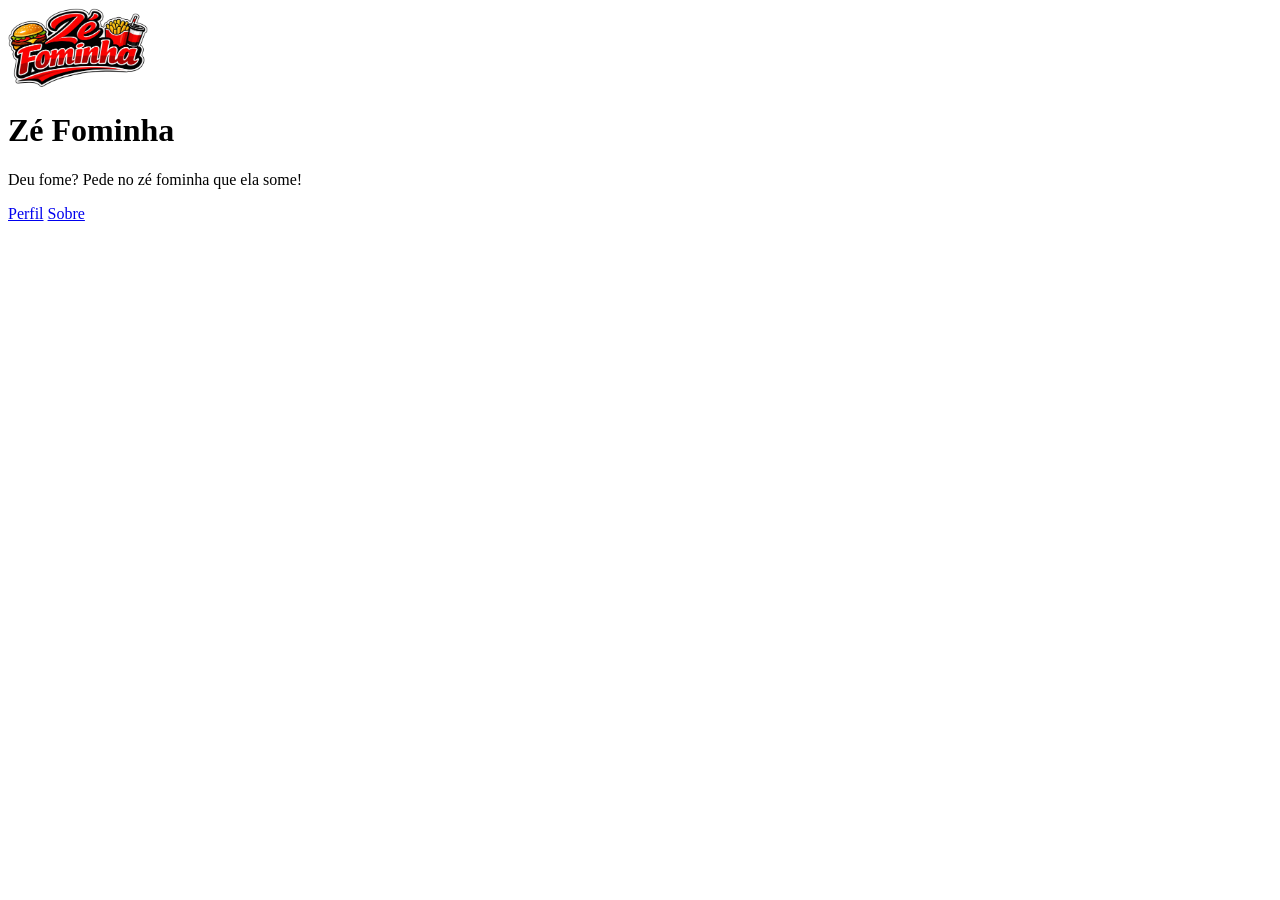
==== cardapio.html @ bf5e273b "Add files via upload" ====
<!DOCTYPE html>
<html lang="pt-BR">
<head>
    <meta charset="UTF-8">
    <meta name="viewport" content="width=device-width, initial-scale=1.0">
    <title>Cardápio</title>
    <link rel="stylesheet" href="style.css">
</head>
<body>
    <header class="header">

        <div class="header-container">

            <a href="index.html">

                <img src="./assets/zefominha.png" alt="Imagem do Zé Fominha" width="140px">

            </a>

            <h1>Zé Fominha</h1>
            <p>Deu fome? Pede no zé fominha que ela some!</p>

            <nav class="nav-base">

                <a href="./perfil.html">Perfil</a>
                <a href="./sobre.html">Sobre</a>

            </nav>

        </div>

    </header>
</body>
</html>
---- style.css ----
.nav-link.active {
    color: #ff0000;
    font-weight: bold;
    background-color: #b8b779;
}
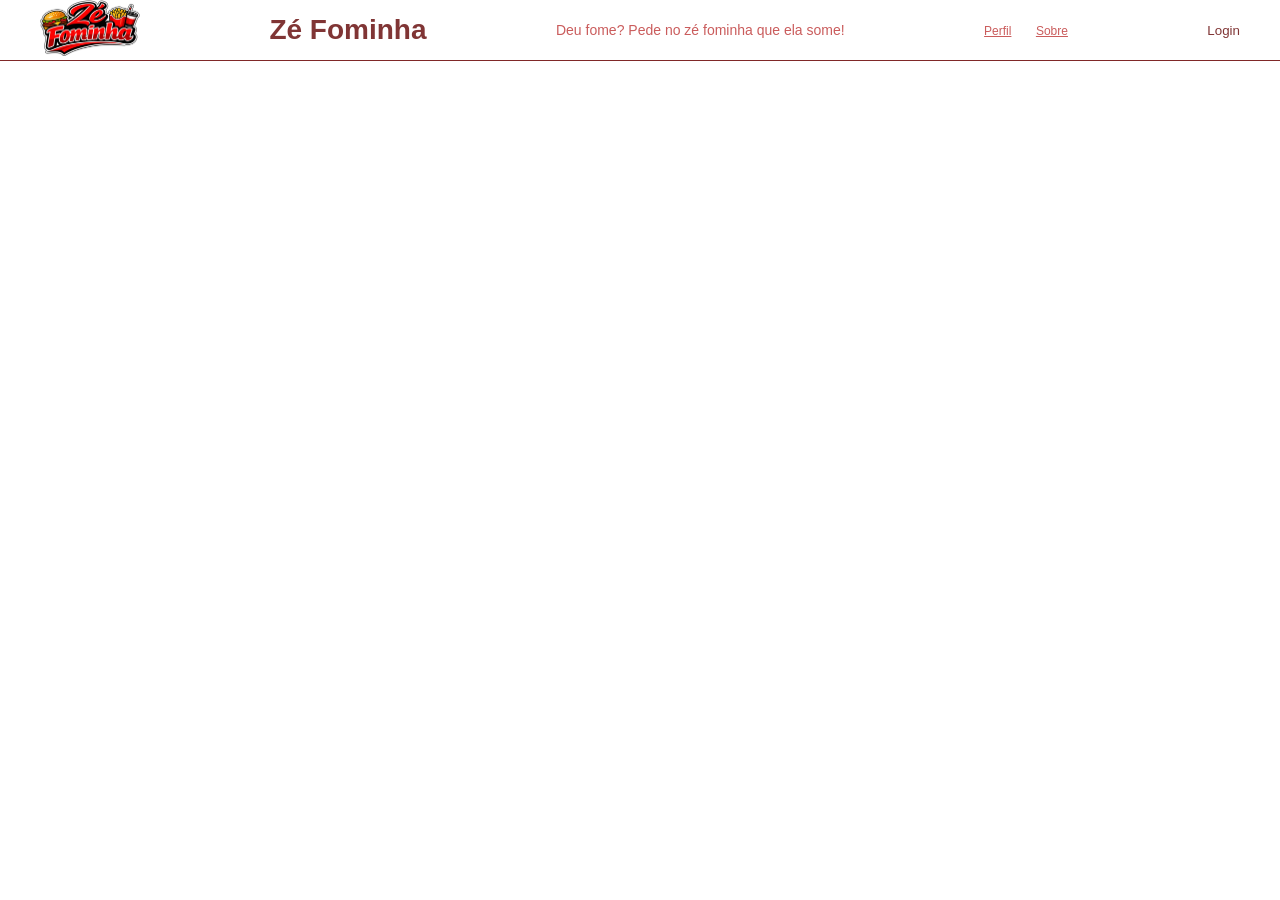
==== commit 827c2e1e: "Alterei o css do projeto" ====
--- a/cardapio.html
+++ b/cardapio.html
@@ -11,21 +11,24 @@
 
         <div class="header-container">
 
-            <a href="index.html">
+            <a href="index.html" class="logo">
 
                 <img src="./assets/zefominha.png" alt="Imagem do Zé Fominha" width="140px">
 
             </a>
 
-            <h1>Zé Fominha</h1>
-            <p>Deu fome? Pede no zé fominha que ela some!</p>
+            <h1 class="logo-title">Zé Fominha</h1>
+            <p class="logo-subtitle">Deu fome? Pede no zé fominha que ela some!</p>
 
             <nav class="nav-base">
-
-                <a href="./perfil.html">Perfil</a>
-                <a href="./sobre.html">Sobre</a>
+                
+                <a href="./perfil.html" class="nav-link">Perfil</a>
+                <a href="./sobre.html" class="nav-link">Sobre</a>
 
             </nav>
+            
+            <button onclick="window.location.href='login.html'" class="button">Login</button>
+
 
         </div>
 
--- a/style.css
+++ b/style.css
@@ -1,5 +1,81 @@
-.nav-link.active {
-    color: #ff0000;
-    font-weight: bold;
-    background-color: #b8b779;
+:root {
+    --color-primary: #e2dec5;
+    --color-primary-dark: #42413b;
+    --color-text: rgb(128, 53, 53);
+    --color-text-light: #ca5c5c;
+    --color-border: rgb(128, 40, 40);
+    --font-main: 'Inter', sans-serif;
+
+}
+
+* {
+    margin: 0%;
+    padding: 0%;
+    box-sizing: border-box;
+}
+
+body {
+    font-family: var(--font-main);
+}
+
+.header {
+    width: 100%;
+    background-color: var(--color-bg);
+    border-bottom: 1px solid var(--color-border); /* Borda inferior */
+    position: sticky; /* header "gruda" no topo ao rola a página */
+    top: 0;
+    z-index: 100; /*garante que fique acima dos outros elementos */
+    
+
+}
+
+.header-container {
+    max-width: 1200px; /* Largura máxima do conteúdo */
+    margin: 0 auto; /* Centraliza na página */
+    display: flex; /* Organiza os elementos lado a lado */
+    align-items: center; /*Centraliza verticalmente*/
+    justify-content: space-between; /* Logo, menu e botões ficam nas pontas */
+    gap: 20px; /*Espçamento entre as coisas */
+}
+
+/* LOGO */
+
+.logo img {
+    width: 100px;
+    object-fit: contain; /*Mantém a proporção da imagem */ 
+}
+
+.button {
+    display: flex;
+    flex-direction: column; /* Título em cima, subtítulo embaixo*/
+    color: var(--color-text);
+    background-color: var(--color-);
+    border: var(--color-border);
+}
+
+.logo-title {
+    font-size: 28px;
+    font-weight: 700; /*Negrito*/
+    color: var(--color-text);
+}
+
+.logo-subtitle {
+    font-size: 14px;
+    font-weight: 400;
+    color: var(--color-text-light);
+}
+
+.nav-link {
+    padding: 10px;
+    font-size: 12px;
+    font-weight: 400;
+    color: var(--color-text-light);
+
+}
+
+.input-field {
+    font-size: 12px;
+    font-family: var(--font-main);
+    border-radius: 3px;
+    border-color: var(--color-primary-dark);
 }
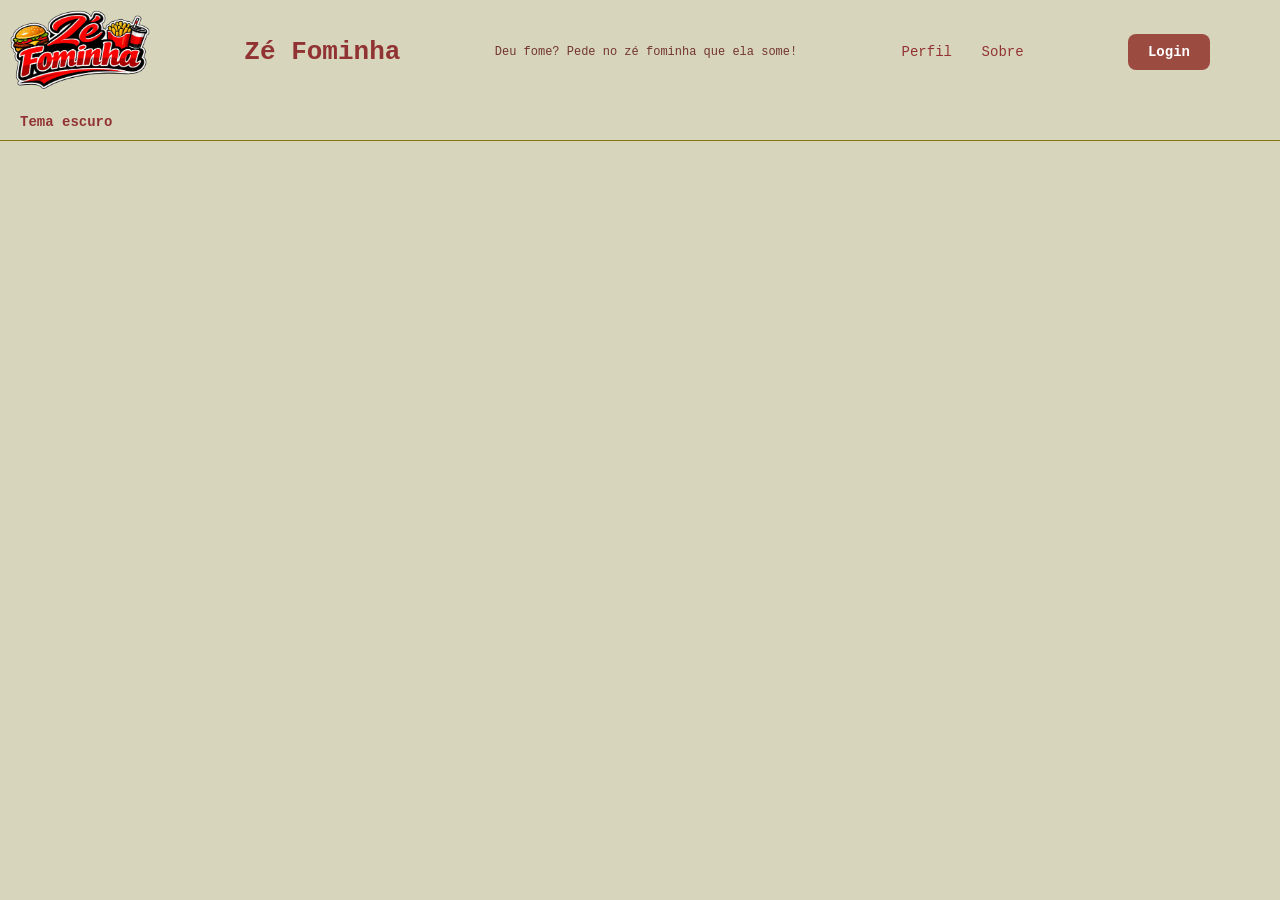
==== commit 505c8ed0: "Coloquei o JS e melhorei-o com CSS" ====
--- a/cardapio.html
+++ b/cardapio.html
@@ -29,9 +29,20 @@
             
             <button onclick="window.location.href='login.html'" class="button">Login</button>
 
-
+            <button class="hamburguer" id="btn-menu">☰ Menu</button>
         </div>
 
+        <div class="header-actions">
+
+            <!-- Seus outros botões e campo de pesquisa -->
+
+            <button id="btn-tema" class="button" type="button">
+                 Tema escuro
+            </button>
+            
+        </div>
+        
     </header>
+    <script src="js/script.js"></script>
 </body>
 </html>
--- a/style.css
+++ b/style.css
@@ -1,81 +1,246 @@
+
+/* Variáveis Globais (cores e fontes reutilizadas no CSS) */
+
 :root {
-    --color-primary: #e2dec5;
-    --color-primary-dark: #42413b;
-    --color-text: rgb(128, 53, 53);
-    --color-text-light: #ca5c5c;
-    --color-border: rgb(128, 40, 40);
-    --font-main: 'Inter', sans-serif;
-
-}
+    --color-primary: #9b4b40;
+    --color-primary-dark: #72362e;
+    --color-text: #923333;
+    --color-text-light: #ff0000;
+    --color-border: #86740e;
+    --color-bg: #d8d5bd;
+    --font-main: 'Lucida Console', "Courier New", monospace;
+}
+
+/* Reset básico */
 
 * {
-    margin: 0%;
-    padding: 0%;
+    margin: 0;
+    padding: 0;
     box-sizing: border-box;
 }
 
+/* Corpo da página */
+
 body {
     font-family: var(--font-main);
-}
+    background-color: var(--color-bg);
+    color: var(--color-text);
+    transition: background-color 0.3s ease, color 0.3s ease;
+}
+
+/* TEMA ESCURO */
+
+body.escuro {
+    --color-primary: #72362e;
+    --color-primary-dark: #4a241f;
+    --color-text: #f2e8df;
+    --color-text-light: #ff9999;
+    --color-border: #665c35;
+    --color-bg: #222222;
+
+    background-color: var(--color-bg);
+    color: var(--color-text);
+}
+
+/* Cabeçalho */
 
 .header {
     width: 100%;
     background-color: var(--color-bg);
-    border-bottom: 1px solid var(--color-border); /* Borda inferior */
-    position: sticky; /* header "gruda" no topo ao rola a página */
+    border-bottom: 1px solid var(--color-border);
+    position: sticky;
     top: 0;
-    z-index: 100; /*garante que fique acima dos outros elementos */
-    
-
+    z-index: 100;
 }
 
 .header-container {
-    max-width: 1200px; /* Largura máxima do conteúdo */
-    margin: 0 auto; /* Centraliza na página */
-    display: flex; /* Organiza os elementos lado a lado */
-    align-items: center; /*Centraliza verticalmente*/
-    justify-content: space-between; /* Logo, menu e botões ficam nas pontas */
-    gap: 20px; /*Espçamento entre as coisas */
+    max-width: 1200px;
+    margin: 10px;
+    display: flex;
+    align-items: center;
+    justify-content: space-between;
+    gap: 20px;
 }
 
 /* LOGO */
 
-.logo img {
-    width: 100px;
-    object-fit: contain; /*Mantém a proporção da imagem */ 
-}
-
-.button {
-    display: flex;
-    flex-direction: column; /* Título em cima, subtítulo embaixo*/
-    color: var(--color-text);
-    background-color: var(--color-);
-    border: var(--color-border);
+.logo-img {
+    width: 150px;
+    object-fit: contain;
+}
+
+.logo-text {
+    display: flex;
+    flex-direction: column;
 }
 
 .logo-title {
-    font-size: 28px;
-    font-weight: 700; /*Negrito*/
-    color: var(--color-text);
+    font-size: 26px;
+    font-weight: 700;
+    color: var(--color-text);
+    font-family: var(--font-main);
 }
 
 .logo-subtitle {
-    font-size: 14px;
-    font-weight: 400;
-    color: var(--color-text-light);
-}
-
-.nav-link {
-    padding: 10px;
     font-size: 12px;
     font-weight: 400;
+    color: var(--color-primary-dark);
+}
+
+/* NAVEGAÇÃO */
+
+.main-nav {
+    display: flex;
+    align-items: center;
+    gap: 36px;
+}
+
+.nav-link {
+    text-decoration: none;
+    font-size: 14px;
+    font-weight: 500;
+    color: var(--color-text);
+    transition: color 0.2s ease;
+    margin: 10px;
+}
+
+.nav-link:hover {
     color: var(--color-text-light);
-
+}
+
+.nav-link.active {
+    color: var(--color-primary);
+    font-weight: 600;
+}
+
+/* AÇÕES DO CABEÇALHO */
+
+.header-actions {
+    display: flex;
+    align-items: center;
+    gap: 16px;
+}
+
+/* Campo de pesquisa */
+
+.button {
+    position: relative;
+    display: flex;
+    align-items: center;
 }
 
 .input-field {
-    font-size: 12px;
-    font-family: var(--font-main);
-    border-radius: 3px;
-    border-color: var(--color-primary-dark);
-}+    font-family: var(--font-main);
+    width: 220px;
+    padding: 10px 40px 10px 16px;
+    border: 1px solid var(--color-border);
+    border-radius: 8px;
+    font-size: 14px;
+    outline: none;
+    background-color: var(--color-bg);
+    color: var(--color-text);
+}
+
+.input-field:focus {
+    border-color: rgb(80, 104, 170);
+}
+
+.input-field::placeholder {
+    color: var(--color-text-light);
+}
+
+/* Botões */
+
+.button {
+    font-family: var(--font-main);
+    background-color: var(--color-primary);
+    color: #fff;
+    border: none;
+    padding: 10px 20px;
+    border-radius: 8px;
+    font-size: 14px;
+    font-weight: 600;
+    cursor: pointer;
+    white-space: nowrap;
+    margin: 0;
+    transition: background-color 0.3s ease;
+}
+
+.button:hover {
+    background-color: var(--color-primary-dark);
+}
+
+/* Botão do tema */
+
+#btn-tema {
+    display: flex;
+    align-items: center;
+    justify-content: center;
+    color: var(--color-text);
+    border: none;
+    background: none;
+}
+
+/* Menu hamburguer */
+
+.hamburguer {
+    display: none;
+    font-size: 24px;
+    background: none;
+    border: none;
+    cursor: pointer;
+    color: var(--color-text);
+}
+
+/* RESPONSIVIDADE */
+
+@media (max-width: 768px) {
+
+    .nav-base {
+        display: none;
+    }
+
+    .logo-title {
+        display: none;
+    }
+
+    .logo-subtitle {
+        display: none;
+    }
+
+    .nav-base.ativo {
+        display: flex;
+        flex-direction: column;
+        align-items: flex-start;
+        position: absolute;
+        top: 100%;
+        left: 0;
+        right: 0;
+        background-color: var(--color-bg);
+        border-bottom: 1px solid var(--color-border);
+        padding: 16px 24px;
+        gap: 16px;
+    }
+
+    .btn-primary {
+        display: none;
+    }
+
+    .hamburguer {
+        display: flex;
+    }
+
+    .button {
+        display: none;
+    }
+
+    /* Mantém o botão do tema visível no celular */
+    #btn-tema {
+        display: flex;
+        font-size: 12px;
+        padding: 8px 10px;
+        border: none;
+        background: none;
+        color: var(--color-text-light);
+    }
+}
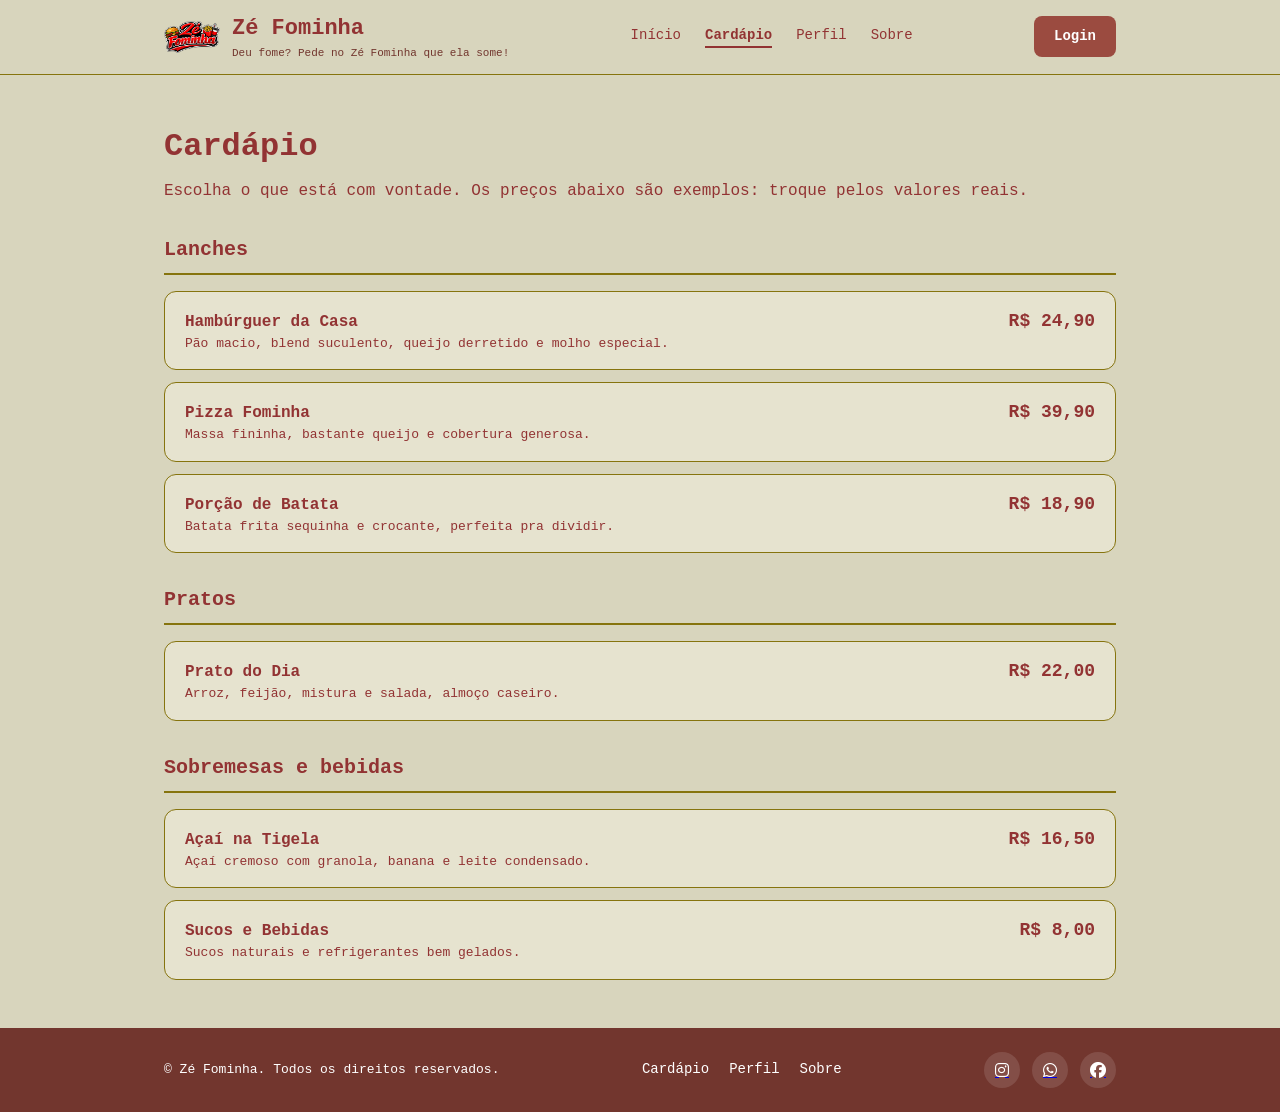
==== commit 31a7fcc2: "Arrumei as outras páginas!" ====
--- a/cardapio.html
+++ b/cardapio.html
@@ -3,46 +3,139 @@
 <head>
     <meta charset="UTF-8">
     <meta name="viewport" content="width=device-width, initial-scale=1.0">
-    <title>Cardápio</title>
+    <title>Cardápio - Zé Fominha</title>
+
     <link rel="stylesheet" href="style.css">
+
+    <!-- Ícones -->
+    <link href="https://fonts.googleapis.com/css2?family=Material+Symbols+Outlined:opsz,wght,FILL,GRAD@20..48,100..700,0..1,-50..200&display=block" rel="stylesheet">
+    <link rel="stylesheet" href="https://cdnjs.cloudflare.com/ajax/libs/font-awesome/6.5.1/css/all.min.css">
 </head>
 <body>
+
+    <!-- ---------------- HEADER ---------------- -->
     <header class="header">
-
         <div class="header-container">
 
             <a href="index.html" class="logo">
-
-                <img src="./assets/zefominha.png" alt="Imagem do Zé Fominha" width="140px">
-
+                <img src="./assets/zefominha.png" alt="Logo do Zé Fominha" class="logo-img">
+                <span class="logo-text">
+                    <span class="logo-title">Zé Fominha</span>
+                    <span class="logo-subtitle">Deu fome? Pede no Zé Fominha que ela some!</span>
+                </span>
             </a>
 
-            <h1 class="logo-title">Zé Fominha</h1>
-            <p class="logo-subtitle">Deu fome? Pede no zé fominha que ela some!</p>
-
             <nav class="nav-base">
-                
+                <a href="./index.html" class="nav-link">Início</a>
+                <a href="./cardapio.html" class="nav-link active">Cardápio</a>
                 <a href="./perfil.html" class="nav-link">Perfil</a>
                 <a href="./sobre.html" class="nav-link">Sobre</a>
+                <!-- Aparece só no celular -->
+                <a href="./login.html" class="nav-link nav-login">Login</a>
+            </nav>
 
+            <div class="header-actions">
+                <a href="./login.html" class="header-login">Login</a>
+                <button class="hamburguer" id="btn-menu" type="button" aria-label="Abrir menu">☰</button>
+            </div>
+
+        </div>
+    </header>
+
+
+    <main>
+        <section class="section">
+            <div class="container">
+                <h1 class="page-title">Cardápio</h1>
+                <p class="page-sub">Escolha o que está com vontade. Os preços abaixo são exemplos: troque pelos valores reais.</p>
+
+                <h2 class="menu-group">Lanches</h2>
+                <ul class="menu-list">
+                    <li class="menu-item">
+                        <div>
+                            <h3>Hambúrguer da Casa</h3>
+                            <p>Pão macio, blend suculento, queijo derretido e molho especial.</p>
+                        </div>
+                        <strong class="price">R$ 24,90</strong>
+                    </li>
+                    <li class="menu-item">
+                        <div>
+                            <h3>Pizza Fominha</h3>
+                            <p>Massa fininha, bastante queijo e cobertura generosa.</p>
+                        </div>
+                        <strong class="price">R$ 39,90</strong>
+                    </li>
+                    <li class="menu-item">
+                        <div>
+                            <h3>Porção de Batata</h3>
+                            <p>Batata frita sequinha e crocante, perfeita pra dividir.</p>
+                        </div>
+                        <strong class="price">R$ 18,90</strong>
+                    </li>
+                </ul>
+
+                <h2 class="menu-group">Pratos</h2>
+                <ul class="menu-list">
+                    <li class="menu-item">
+                        <div>
+                            <h3>Prato do Dia</h3>
+                            <p>Arroz, feijão, mistura e salada, almoço caseiro.</p>
+                        </div>
+                        <strong class="price">R$ 22,00</strong>
+                    </li>
+                </ul>
+
+                <h2 class="menu-group">Sobremesas e bebidas</h2>
+                <ul class="menu-list">
+                    <li class="menu-item">
+                        <div>
+                            <h3>Açaí na Tigela</h3>
+                            <p>Açaí cremoso com granola, banana e leite condensado.</p>
+                        </div>
+                        <strong class="price">R$ 16,50</strong>
+                    </li>
+                    <li class="menu-item">
+                        <div>
+                            <h3>Sucos e Bebidas</h3>
+                            <p>Sucos naturais e refrigerantes bem gelados.</p>
+                        </div>
+                        <strong class="price">R$ 8,00</strong>
+                    </li>
+                </ul>
+
+            </div>
+        </section>
+    </main>
+
+    <!-- ---------------- FOOTER ---------------- -->
+    <footer class="footer">
+        <div class="container footer-container">
+
+            <p class="footer-copy">
+                &copy; <span id="ano"></span> Zé Fominha. Todos os direitos reservados.
+            </p>
+
+            <nav class="footer-links">
+                <a href="./cardapio.html">Cardápio</a>
+                <a href="./perfil.html">Perfil</a>
+                <a href="./sobre.html">Sobre</a>
             </nav>
-            
-            <button onclick="window.location.href='login.html'" class="button">Login</button>
 
-            <button class="hamburguer" id="btn-menu">☰ Menu</button>
+            <div class="social-links">
+                <a href="https://instagram.com" target="_blank" aria-label="Instagram">
+                    <i class="fa-brands fa-instagram" aria-hidden="true"></i>
+                </a>
+                <a href="https://wa.me/" target="_blank" aria-label="WhatsApp">
+                    <i class="fa-brands fa-whatsapp" aria-hidden="true"></i>
+                </a>
+                <a href="https://facebook.com" target="_blank" aria-label="Facebook">
+                    <i class="fa-brands fa-facebook" aria-hidden="true"></i>
+                </a>
+            </div>
+
         </div>
+    </footer>
 
-        <div class="header-actions">
-
-            <!-- Seus outros botões e campo de pesquisa -->
-
-            <button id="btn-tema" class="button" type="button">
-                 Tema escuro
-            </button>
-            
-        </div>
-        
-    </header>
-    <script src="js/script.js"></script>
+    <script src="js/main.js"></script>
 </body>
 </html>
--- a/style.css
+++ b/style.css
@@ -1,5 +1,4 @@
-
-/* Variáveis Globais (cores e fontes reutilizadas no CSS) */
+/* ===== Variáveis (cores e fonte) ===== */
 
 :root {
     --color-primary: #9b4b40;
@@ -8,10 +7,14 @@
     --color-text-light: #ff0000;
     --color-border: #86740e;
     --color-bg: #d8d5bd;
+    --color-bg-soft: #cfcbb0;   /* fundo das seções alternadas */
+    --color-card: #e6e3cf;      /* fundo dos cards */
+    --color-footer: #72362e;
     --font-main: 'Lucida Console', "Courier New", monospace;
 }
 
-/* Reset básico */
+
+/* ===== Base ===== */
 
 * {
     margin: 0;
@@ -19,33 +22,41 @@
     box-sizing: border-box;
 }
 
-/* Corpo da página */
+html {
+    scroll-behavior: smooth;
+}
 
 body {
     font-family: var(--font-main);
     background-color: var(--color-bg);
     color: var(--color-text);
+    line-height: 1.5;
     transition: background-color 0.3s ease, color 0.3s ease;
 }
 
-/* TEMA ESCURO */
-
-body.escuro {
-    --color-primary: #72362e;
-    --color-primary-dark: #4a241f;
-    --color-text: #f2e8df;
-    --color-text-light: #ff9999;
-    --color-border: #665c35;
-    --color-bg: #222222;
-
-    background-color: var(--color-bg);
-    color: var(--color-text);
-}
-
-/* Cabeçalho */
+.container {
+    max-width: 1000px;
+    margin: 0 auto;
+    padding: 0 24px;
+}
+
+.section {
+    padding: 48px 0;
+}
+
+.section-soft {
+    background-color: var(--color-bg-soft);
+}
+
+.section-title {
+    font-size: 24px;
+    margin-bottom: 24px;
+}
+
+
+/* ===== Header ===== */
 
 .header {
-    width: 100%;
     background-color: var(--color-bg);
     border-bottom: 1px solid var(--color-border);
     position: sticky;
@@ -54,18 +65,24 @@
 }
 
 .header-container {
-    max-width: 1200px;
-    margin: 10px;
+    max-width: 1000px;
+    margin: 0 auto;
+    padding: 12px 24px;
     display: flex;
     align-items: center;
     justify-content: space-between;
     gap: 20px;
 }
 
-/* LOGO */
+.logo {
+    display: flex;
+    align-items: center;
+    gap: 12px;
+    text-decoration: none;
+}
 
 .logo-img {
-    width: 150px;
+    width: 56px;
     object-fit: contain;
 }
 
@@ -75,24 +92,19 @@
 }
 
 .logo-title {
-    font-size: 26px;
-    font-weight: 700;
-    color: var(--color-text);
-    font-family: var(--font-main);
+    font-size: 22px;
+    font-weight: 700;
+    color: var(--color-text);
 }
 
 .logo-subtitle {
-    font-size: 12px;
-    font-weight: 400;
+    font-size: 11px;
     color: var(--color-primary-dark);
 }
 
-/* NAVEGAÇÃO */
-
-.main-nav {
-    display: flex;
-    align-items: center;
-    gap: 36px;
+.nav-base {
+    display: flex;
+    gap: 24px;
 }
 
 .nav-link {
@@ -100,8 +112,6 @@
     font-size: 14px;
     font-weight: 500;
     color: var(--color-text);
-    transition: color 0.2s ease;
-    margin: 10px;
 }
 
 .nav-link:hover {
@@ -109,49 +119,24 @@
 }
 
 .nav-link.active {
-    color: var(--color-primary);
-    font-weight: 600;
-}
-
-/* AÇÕES DO CABEÇALHO */
+    font-weight: 700;
+    border-bottom: 2px solid var(--color-text);
+}
+
+/* Link de login do menu: só aparece no celular */
+.nav-login {
+    display: none;
+}
 
 .header-actions {
     display: flex;
     align-items: center;
-    gap: 16px;
-}
-
-/* Campo de pesquisa */
-
-.button {
-    position: relative;
-    display: flex;
-    align-items: center;
-}
-
-.input-field {
-    font-family: var(--font-main);
-    width: 220px;
-    padding: 10px 40px 10px 16px;
-    border: 1px solid var(--color-border);
-    border-radius: 8px;
-    font-size: 14px;
-    outline: none;
-    background-color: var(--color-bg);
-    color: var(--color-text);
-}
-
-.input-field:focus {
-    border-color: rgb(80, 104, 170);
-}
-
-.input-field::placeholder {
-    color: var(--color-text-light);
-}
-
-/* Botões */
-
-.button {
+    gap: 12px;
+}
+
+.button,
+.header-login {
+    text-decoration: none;
     font-family: var(--font-main);
     background-color: var(--color-primary);
     color: #fff;
@@ -162,26 +147,29 @@
     font-weight: 600;
     cursor: pointer;
     white-space: nowrap;
-    margin: 0;
-    transition: background-color 0.3s ease;
-}
-
-.button:hover {
+}
+
+.button:hover,
+.header-login:hover {
     background-color: var(--color-primary-dark);
 }
 
-/* Botão do tema */
-
-#btn-tema {
-    display: flex;
-    align-items: center;
-    justify-content: center;
-    color: var(--color-text);
-    border: none;
-    background: none;
-}
-
-/* Menu hamburguer */
+/* Campos de formulário (usados no login) */
+.input-field {
+    font-family: var(--font-main);
+    width: 220px;
+    padding: 10px 16px;
+    border: 1px solid var(--color-border);
+    border-radius: 8px;
+    font-size: 14px;
+    outline: none;
+    background-color: var(--color-bg);
+    color: var(--color-text);
+}
+
+.input-field::placeholder {
+    color: var(--color-text-light);
+}
 
 .hamburguer {
     display: none;
@@ -192,26 +180,219 @@
     color: var(--color-text);
 }
 
-/* RESPONSIVIDADE */
+
+/* ===== Hero ===== */
+
+.hero {
+    padding: 56px 0;
+}
+
+.hero-container {
+    display: flex;
+    align-items: center;
+    justify-content: center;
+    gap: 48px;
+}
+
+.hero-img {
+    width: 240px;
+    height: 240px;
+    object-fit: contain;
+    padding: 20px;
+    border-radius: 50%;
+    background-color: var(--color-card);
+    border: 3px solid var(--color-border);
+}
+
+.hero-title {
+    font-size: 48px;
+    line-height: 1.1;
+    margin-bottom: 12px;
+}
+
+.hero-text {
+    font-size: 18px;
+    max-width: 420px;
+    margin-bottom: 24px;
+}
+
+.btn-main {
+    display: inline-block;
+    background-color: var(--color-primary);
+    color: #fff;
+    text-decoration: none;
+    font-size: 16px;
+    font-weight: 700;
+    padding: 14px 32px;
+    border-radius: 8px;
+}
+
+.btn-main:hover {
+    background-color: var(--color-primary-dark);
+}
+
+
+/* ===== Pratos ===== */
+
+.menu-grid {
+    display: grid;
+    grid-template-columns: repeat(3, 1fr);
+    gap: 16px;
+}
+
+.menu-card {
+    background-color: var(--color-card);
+    border: 1px solid var(--color-border);
+    border-radius: 12px;
+    padding: 20px;
+    display: flex;
+    flex-direction: column;
+    gap: 6px;
+}
+
+.menu-icon {
+    font-size: 32px;
+    color: var(--color-primary);
+    font-variation-settings: 'FILL' 0, 'wght' 400, 'GRAD' 0, 'opsz' 24;
+}
+
+.menu-card h3 {
+    font-size: 16px;
+}
+
+.menu-card p {
+    font-size: 13px;
+    flex-grow: 1;
+}
+
+.price {
+    font-size: 18px;
+}
+
+.see-all {
+    margin-top: 24px;
+    text-align: center;
+}
+
+.see-all a {
+    color: var(--color-text);
+    font-weight: 700;
+}
+
+
+/* ===== Como pedir ===== */
+
+.steps {
+    list-style: none;
+    display: grid;
+    grid-template-columns: repeat(3, 1fr);
+    gap: 24px;
+}
+
+.steps li {
+    display: flex;
+    gap: 14px;
+    align-items: flex-start;
+}
+
+.step-number {
+    flex-shrink: 0;
+    width: 36px;
+    height: 36px;
+    border-radius: 50%;
+    background-color: var(--color-primary);
+    color: #fff;
+    font-weight: 700;
+    display: flex;
+    align-items: center;
+    justify-content: center;
+}
+
+.steps h3 {
+    font-size: 16px;
+}
+
+.steps p {
+    font-size: 13px;
+}
+
+
+/* ===== Footer ===== */
+
+.footer {
+    background-color: var(--color-footer);
+    color: #fff;
+    padding: 24px 0;
+}
+
+.footer-container {
+    display: flex;
+    align-items: center;
+    justify-content: space-between;
+    gap: 16px;
+    flex-wrap: wrap;
+}
+
+.footer-copy {
+    font-size: 13px;
+}
+
+.footer-links {
+    display: flex;
+    gap: 20px;
+}
+
+.footer-links a {
+    color: #fff;
+    font-size: 14px;
+    text-decoration: none;
+}
+
+.footer-links a:hover {
+    text-decoration: underline;
+}
+
+.social-links {
+    display: flex;
+    gap: 12px;
+}
+
+.social-links a {
+    width: 36px;
+    height: 36px;
+    border-radius: 50%;
+    background-color: rgba(255, 255, 255, 0.12);
+    display: flex;
+    align-items: center;
+    justify-content: center;
+}
+
+.social-links a:hover {
+    background-color: rgba(255, 255, 255, 0.25);
+}
+
+.social-links i {
+    color: #fff;
+    font-size: 16px;
+}
+
+
+/* ===== Celular ===== */
 
 @media (max-width: 768px) {
 
+    .logo-subtitle {
+        display: none;
+    }
+
+    /* Menu vira uma gaveta (o script.js liga/desliga .ativo) */
     .nav-base {
-        display: none;
-    }
-
-    .logo-title {
-        display: none;
-    }
-
-    .logo-subtitle {
         display: none;
     }
 
     .nav-base.ativo {
         display: flex;
         flex-direction: column;
-        align-items: flex-start;
         position: absolute;
         top: 100%;
         left: 0;
@@ -222,25 +403,188 @@
         gap: 16px;
     }
 
-    .btn-primary {
-        display: none;
+    .nav-login {
+        display: block;
     }
 
     .hamburguer {
         display: flex;
     }
 
-    .button {
+    /* Esconde o botão Login do header (o link fica dentro do menu) */
+    .header-login {
         display: none;
     }
 
-    /* Mantém o botão do tema visível no celular */
-    #btn-tema {
-        display: flex;
-        font-size: 12px;
-        padding: 8px 10px;
-        border: none;
-        background: none;
-        color: var(--color-text-light);
-    }
-}
+
+    .hero-container {
+        flex-direction: column;
+        text-align: center;
+        gap: 24px;
+    }
+
+    .hero-img {
+        width: 180px;
+        height: 180px;
+    }
+
+    .hero-title {
+        font-size: 36px;
+    }
+
+    .menu-grid {
+        grid-template-columns: 1fr;
+    }
+
+    .steps {
+        grid-template-columns: 1fr;
+    }
+
+    .footer-container {
+        flex-direction: column;
+        text-align: center;
+    }
+}
+
+
+/* ===== Páginas internas ===== */
+
+.page-title {
+    font-size: 32px;
+    margin-bottom: 8px;
+}
+
+.page-sub {
+    margin-bottom: 32px;
+}
+
+.menu-group {
+    font-size: 20px;
+    margin: 32px 0 16px;
+    padding-bottom: 8px;
+    border-bottom: 2px solid var(--color-border);
+}
+
+.menu-group:first-of-type {
+    margin-top: 0;
+}
+
+.menu-list {
+    list-style: none;
+    display: grid;
+    gap: 12px;
+}
+
+.menu-item {
+    display: flex;
+    justify-content: space-between;
+    align-items: baseline;
+    gap: 16px;
+    background-color: var(--color-card);
+    border: 1px solid var(--color-border);
+    border-radius: 12px;
+    padding: 16px 20px;
+}
+
+.menu-item h3 {
+    font-size: 16px;
+}
+
+.menu-item p {
+    font-size: 13px;
+}
+
+.menu-item .price {
+    white-space: nowrap;
+}
+
+.box {
+    max-width: 420px;
+    margin: 0 auto;
+    background-color: var(--color-card);
+    border: 1px solid var(--color-border);
+    border-radius: 12px;
+    padding: 28px;
+}
+
+.form {
+    display: flex;
+    flex-direction: column;
+    gap: 6px;
+}
+
+.form label {
+    font-size: 14px;
+    font-weight: 700;
+}
+
+.form .input-field {
+    width: 100%;
+    margin-bottom: 12px;
+}
+
+.form .btn-main {
+    border: none;
+    font-family: var(--font-main);
+    cursor: pointer;
+    margin-top: 8px;
+}
+
+.form-note {
+    margin-top: 16px;
+    font-size: 13px;
+    text-align: center;
+}
+
+.form-note a {
+    color: var(--color-text);
+    font-weight: 700;
+}
+
+.profile {
+    display: flex;
+    align-items: center;
+    gap: 20px;
+    margin-bottom: 20px;
+}
+
+.avatar {
+    width: 72px;
+    height: 72px;
+    border-radius: 50%;
+    background-color: var(--color-primary);
+    color: #fff;
+    display: flex;
+    align-items: center;
+    justify-content: center;
+    flex-shrink: 0;
+}
+
+.avatar .material-symbols-outlined {
+    font-size: 40px;
+}
+
+.profile h2 {
+    font-size: 20px;
+}
+
+.text-block {
+    max-width: 680px;
+}
+
+.text-block p {
+    margin-bottom: 16px;
+}
+
+.info-list {
+    list-style: none;
+    display: grid;
+    gap: 10px;
+    margin-top: 8px;
+}
+
+.info-list li {
+    display: flex;
+    align-items: center;
+    gap: 12px;
+}
